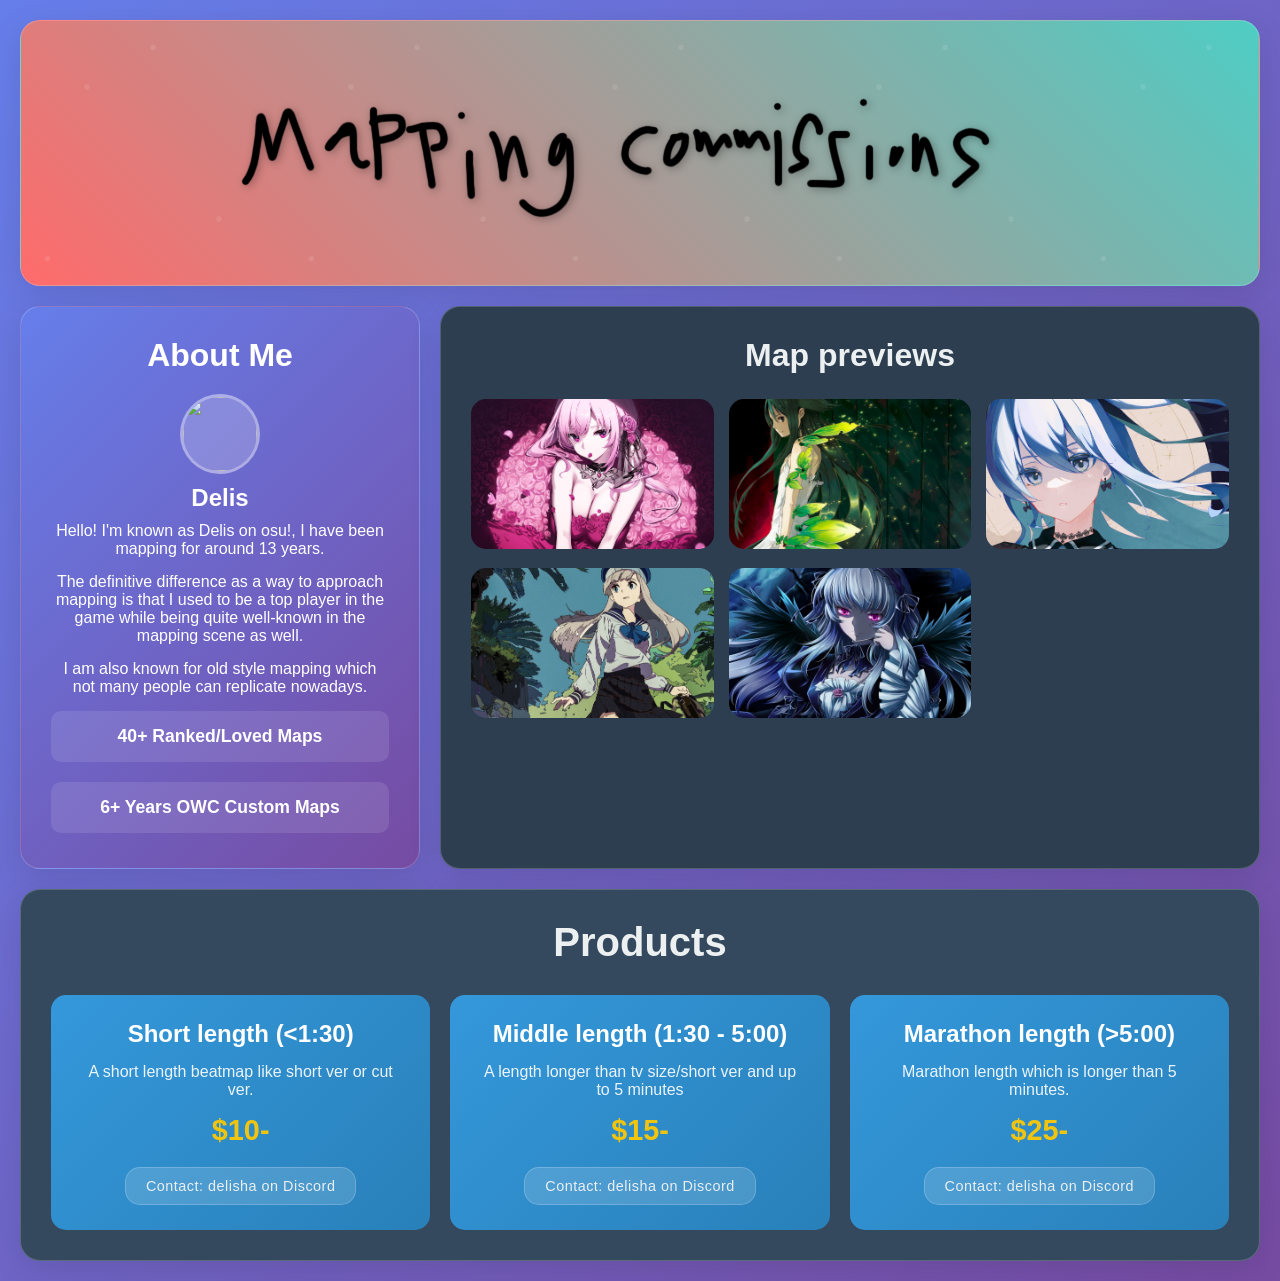
==== index.html @ 49ef6bae "fixed length" ====
<!DOCTYPE html>
<html>
<head>
    <title>osu! Mapping Commission</title>
    <link rel="stylesheet" href="style.css">
</head>
<body>
    <div class="container">
        
        <!-- Hero Section for different layouts -->
        <div class="hero-section hero-article fullscreen-section card hero-card section">
            <div class="hero-content">
                <img src="asserts/img/header.png" alt="osu! Mapping Commission" class="header-image">
            </div>
        </div>
        
        <div class="profile-section profile-sidebar profile-card card section fullscreen-section">
            <h2>About Me</h2>
            <div class="profile-content">
                <div class="profile-visual profile-meta">
                    <div class="profile-avatar"><img src="https://a.ppy.sh/1603923" alt=""></div>
                    <div class="profile-title">Delis</div>
                </div>
                <div class="profile-info">
                    <p>Hello! I'm known as Delis on osu!, I have been mapping for around 13 years.</p>
                    <p>The definitive difference as a way to approach mapping is that I used to be a top player in the game while being quite well-known in the mapping scene as well.</p>
                    <p>I am also known for old style mapping which not many people can replicate nowadays.</p>
                    <div class="stats">
                        <span class="stat">40+ Ranked/Loved Maps</span>
                    </div>
                    <div class="stats">
                        <span class="stat">6+ Years OWC Custom Maps</span>
                    </div>
                </div>
            </div>
        </div>
        
        <div class="showcase-section showcase-gallery showcase-card card section fullscreen-section">
            <div class="section-header showcase-content">
                <h2 class="section-title">Map previews</h2>
            </div>
            <div class="video-showcase gallery-masonry showcase-3d-grid">
                <div class="showcase-item gallery-item showcase-3d-item" data-video="asserts/vid/nonbreath.mp4">
                    <img src="asserts/img/nonbreath.jpg" alt="Map Example 1" class="showcase-image">
                </div>
                
                <div class="showcase-item gallery-item showcase-3d-item" data-video="asserts/vid/dorchadas.mp4">
                    <img src="asserts/img/dorchadas.jpg" alt="Map Example 2" class="showcase-image">
                </div>
                
                <div class="showcase-item gallery-item showcase-3d-item" data-video="asserts/vid/soiree.mp4">
                    <img src="asserts/img/soiree.jpg" alt="Map Example 3" class="showcase-image">
                </div>

                <div class="showcase-item gallery-item showcase-3d-item" data-video="asserts/vid/hachigatsu.mp4">
                    <img src="asserts/img/hachigatsu.jpg" alt="Map Example 4" class="showcase-image">
                </div>

                <div class="showcase-item gallery-item showcase-3d-item" data-video="asserts/vid/hades.mp4">
                    <img src="asserts/img/hades.jpg" alt="Map Example 4" class="showcase-image">
                </div>
            </div>
        </div>
        
        <div id="products" class="products-section products-spread products-card card section fullscreen-section">
            <div class="section-header products-header products-content">
                <h2 class="section-title">Products</h2>
            </div>
            <div class="product-grid products-layout products-neon-grid">
                <div class="product-item product-feature product-neon-card">
                    <div class="product-content">
                        <h3>Short length (<1:30)</h3>
                        <p>A short length beatmap like short ver or cut ver.</p>
                        <div class="product-price">$10-</div>
                        <button class="contact-info" onclick="copyToClipboard('delisha')">Contact: delisha on Discord</button>
                    </div>
                </div>
                <div class="product-item product-feature product-neon-card">
                    <div class="product-content">
                        <h3>Middle length (1:30 - 5:00)</h3>
                        <p>A length longer than tv size/short ver and up to 5 minutes</p>
                        <div class="product-price">$15-</div>
                        <button class="contact-info" onclick="copyToClipboard('delisha')">Contact: delisha on Discord</button>
                    </div>
                </div>
                <div class="product-item product-feature product-neon-card">
                    <div class="product-content">
                        <h3>Marathon length (>5:00)</h3>
                        <p>Marathon length which is longer than 5 minutes.</p>
                        <div class="product-price">$25-</div>
                        <button class="contact-info" onclick="copyToClipboard('delisha')">Contact: delisha on Discord</button>
                    </div>
                </div>
            </div>
        </div>
    </div>
    
    <!-- Global Video Popup -->
    <div id="global-video-popup" class="video-popup">
        <video loop>
            <source id="video-source" src="" type="video/mp4">
            Your browser does not support the video tag.
        </video>
    </div>
    
    <script src="script.js"></script>
</body>
</html>
---- style.css ----
/* Card-based Layout - Completely Different Structure */
* {
    margin: 0;
    padding: 0;
    box-sizing: border-box;
}

body {
    font-family: 'Segoe UI', Tahoma, Geneva, Verdana, sans-serif;
    background: linear-gradient(135deg, #667eea 0%, #764ba2 100%);
    min-height: 100vh;
    padding: 20px;
}

.container {
    display: grid;
    grid-template-columns: repeat(auto-fit, minmax(350px, 1fr));
    gap: 20px;
    max-width: 1400px;
    margin: 0 auto;
}

/* Floating Card System */
.card {
    background: rgba(255, 255, 255, 0.95);
    backdrop-filter: blur(10px);
    border-radius: 20px;
    padding: 30px;
    box-shadow: 0 8px 32px rgba(0, 0, 0, 0.1);
    transition: transform 0.3s ease, box-shadow 0.3s ease;
    border: 1px solid rgba(255, 255, 255, 0.18);
}

.card:hover {
    transform: translateY(-5px);
    box-shadow: 0 12px 40px rgba(0, 0, 0, 0.15);
}

/* Header Card - Hero Style */
.hero-card {
    grid-column: 1 / -1;
    text-align: center;
    background: linear-gradient(45deg, #ff6b6b, #4ecdc4);
    color: white;
    position: relative;
    overflow: hidden;
}

.hero-card::before {
    content: '';
    position: absolute;
    top: 0;
    left: 0;
    right: 0;
    bottom: 0;
    background: url('data:image/svg+xml,<svg xmlns="http://www.w3.org/2000/svg" viewBox="0 0 100 100"><defs><pattern id="grain" width="100" height="100" patternUnits="userSpaceOnUse"><circle cx="25" cy="25" r="1" fill="%23ffffff" opacity="0.1"/><circle cx="75" cy="75" r="1" fill="%23ffffff" opacity="0.1"/><circle cx="50" cy="10" r="1" fill="%23ffffff" opacity="0.1"/><circle cx="10" cy="90" r="1" fill="%23ffffff" opacity="0.1"/></pattern></defs><rect width="100" height="100" fill="url(%23grain)"/></svg>');
    z-index: 1;
}

.hero-card > * {
    position: relative;
    z-index: 2;
}

.header-image {
    max-width: 100%;
    height: auto;
    position: relative;
    z-index: 2;
    filter: drop-shadow(2px 2px 4px rgba(0, 0, 0, 0.3));
}

.hero-card p {
    font-size: 1.2rem;
    opacity: 0.9;
}


/* Profile Card with Avatar Layout */
.profile-card {
    background: linear-gradient(135deg, #667eea, #764ba2);
    color: white;
    grid-column: span 1;
}

.profile-card h2 {
    font-size: 2rem;
    margin-bottom: 20px;
    text-align: center;
}

.profile-content {
    display: flex;
    flex-direction: column;
    align-items: center;
    gap: 10px;
}

.profile-info {
    display: flex;
    flex-direction: column;
    gap: 15px;
    text-align: center;
}

.profile-avatar {
    width: 80px;
    height: 80px;
    border-radius: 50%;
    background: rgba(255, 255, 255, 0.2);
    display: flex;
    align-items: center;
    justify-content: center;
    font-size: 2rem;
    border: 3px solid rgba(255, 255, 255, 0.3);
    overflow: hidden;
}

.profile-avatar img {
    width: 100%;
    height: 100%;
    object-fit: cover;
    object-position: center;
}

.profile-title {
    text-align: center;
    font-size: 1.5rem;
    font-weight: 600;
    color: white;
    margin-top: 10px;
}

.stats {
    background: rgba(255, 255, 255, 0.1);
    padding: 15px;
    border-radius: 10px;
    text-align: center;
    width: 100%;
    margin-bottom: 5px;
}

.stat {
    font-weight: bold;
    font-size: 1.1rem;
}

/* Showcase Card with Masonry Layout */
.showcase-card {
    grid-column: span 2;
    background: #2c3e50;
    color: white;
}

.showcase-card h2 {
    color: #ecf0f1;
    margin-bottom: 25px;
    font-size: 2rem;
    text-align: center;
}

.video-showcase {
    display: grid;
    grid-template-columns: repeat(3, 1fr);
    gap: 15px;
}

.showcase-item {
    position: relative;
    border-radius: 15px;
    overflow: visible;
    transition: transform 0.3s ease;
}

.showcase-item:hover {
    transform: scale(1.05);
}

.showcase-image {
    width: 100%;
    height: 150px;
    object-fit: cover;
    border-radius: 15px;
}

.video-popup {
    position: fixed;
    display: none;
    z-index: 99999;
    pointer-events: none;
    transition: left 0.05s ease, top 0.05s ease;
}

.video-popup video {
    width: 640px !important;
    height: 360px !important;
    max-width: 90vw;
    max-height: 90vh;
    border-radius: 8px;
    display: block;
    object-fit: contain;
    box-shadow: 0 8px 25px rgba(0, 0, 0, 0.4);
    margin: 0;
    padding: 0;
    border: none;
    outline: none;
    background: transparent;
}

/* Products as Individual Cards */
.products-card {
    grid-column: 1 / -1;
    background: #34495e;
    color: white;
}

.products-card h2 {
    text-align: center;
    font-size: 2.5rem;
    margin-bottom: 30px;
    color: #ecf0f1;
}

.product-grid {
    display: grid;
    grid-template-columns: repeat(auto-fit, minmax(300px, 1fr));
    gap: 20px;
}

.product-item {
    background: linear-gradient(135deg, #3498db, #2980b9);
    padding: 25px;
    border-radius: 15px;
    text-align: center;
    transition: all 0.3s ease;
    position: relative;
    overflow: hidden;
}

.product-item::before {
    content: '';
    position: absolute;
    top: -50%;
    left: -50%;
    width: 200%;
    height: 200%;
    background: linear-gradient(45deg, transparent, rgba(255, 255, 255, 0.1), transparent);
    transform: rotate(45deg);
    transition: all 0.5s ease;
    opacity: 0;
}

.product-item:hover::before {
    opacity: 1;
    top: -100%;
    left: -100%;
}

.product-item:hover {
    transform: translateY(-5px) scale(1.02);
    box-shadow: 0 10px 30px rgba(52, 152, 219, 0.4);
}

.product-item h3 {
    font-size: 1.5rem;
    margin-bottom: 15px;
    position: relative;
    z-index: 2;
}

.product-item p {
    margin-bottom: 15px;
    opacity: 0.9;
    position: relative;
    z-index: 2;
}

.product-price {
    font-size: 1.8rem;
    font-weight: bold;
    color: #f1c40f;
    margin-bottom: 20px;
    position: relative;
    z-index: 2;
}

.contact-info {
    background: rgba(255, 255, 255, 0.15);
    color: #ecf0f1;
    padding: 10px 20px;
    border-radius: 15px;
    display: inline-block;
    font-weight: 500;
    letter-spacing: 0.5px;
    position: relative;
    z-index: 2;
    border: 1px solid rgba(255, 255, 255, 0.2);
    backdrop-filter: blur(5px);
    font-size: 0.9rem;
    cursor: pointer;
    transition: all 0.3s ease;
    font-family: inherit;
}

.contact-info:hover {
    background: rgba(255, 255, 255, 0.25);
    transform: translateY(-1px);
    box-shadow: 0 4px 12px rgba(0, 0, 0, 0.2);
}

.buy-button:hover {
    background: linear-gradient(45deg, #c0392b, #a93226);
    transform: translateY(-2px);
    box-shadow: 0 6px 20px rgba(231, 76, 60, 0.4);
}

.discount {
    background: #e74c3c;
    color: white;
    padding: 3px 8px;
    border-radius: 12px;
    font-size: 0.8rem;
    margin-left: 10px;
}

/* Hide original tab system */
.tab-container,
.tabs,
.tab-content {
    display: none;
}

/* Mobile Responsiveness */
@media (max-width: 768px) {
    .container {
        grid-template-columns: 1fr;
        gap: 15px;
        padding: 10px;
    }
    
    
    .hero-card h1 {
        font-size: 2rem;
    }
    
    .showcase-card {
        grid-column: span 1;
    }
    
    .video-showcase {
        grid-template-columns: 1fr;
    }
    
    .product-grid {
        grid-template-columns: 1fr;
    }
}

/* Custom Animations */
@keyframes fadeInUp {
    from {
        opacity: 0;
        transform: translateY(30px);
    }
    to {
        opacity: 1;
        transform: translateY(0);
    }
}

.card {
    animation: fadeInUp 0.6s ease forwards;
}

.card:nth-child(1) { animation-delay: 0.1s; }
.card:nth-child(2) { animation-delay: 0.2s; }
.card:nth-child(3) { animation-delay: 0.3s; }
.card:nth-child(4) { animation-delay: 0.4s; }
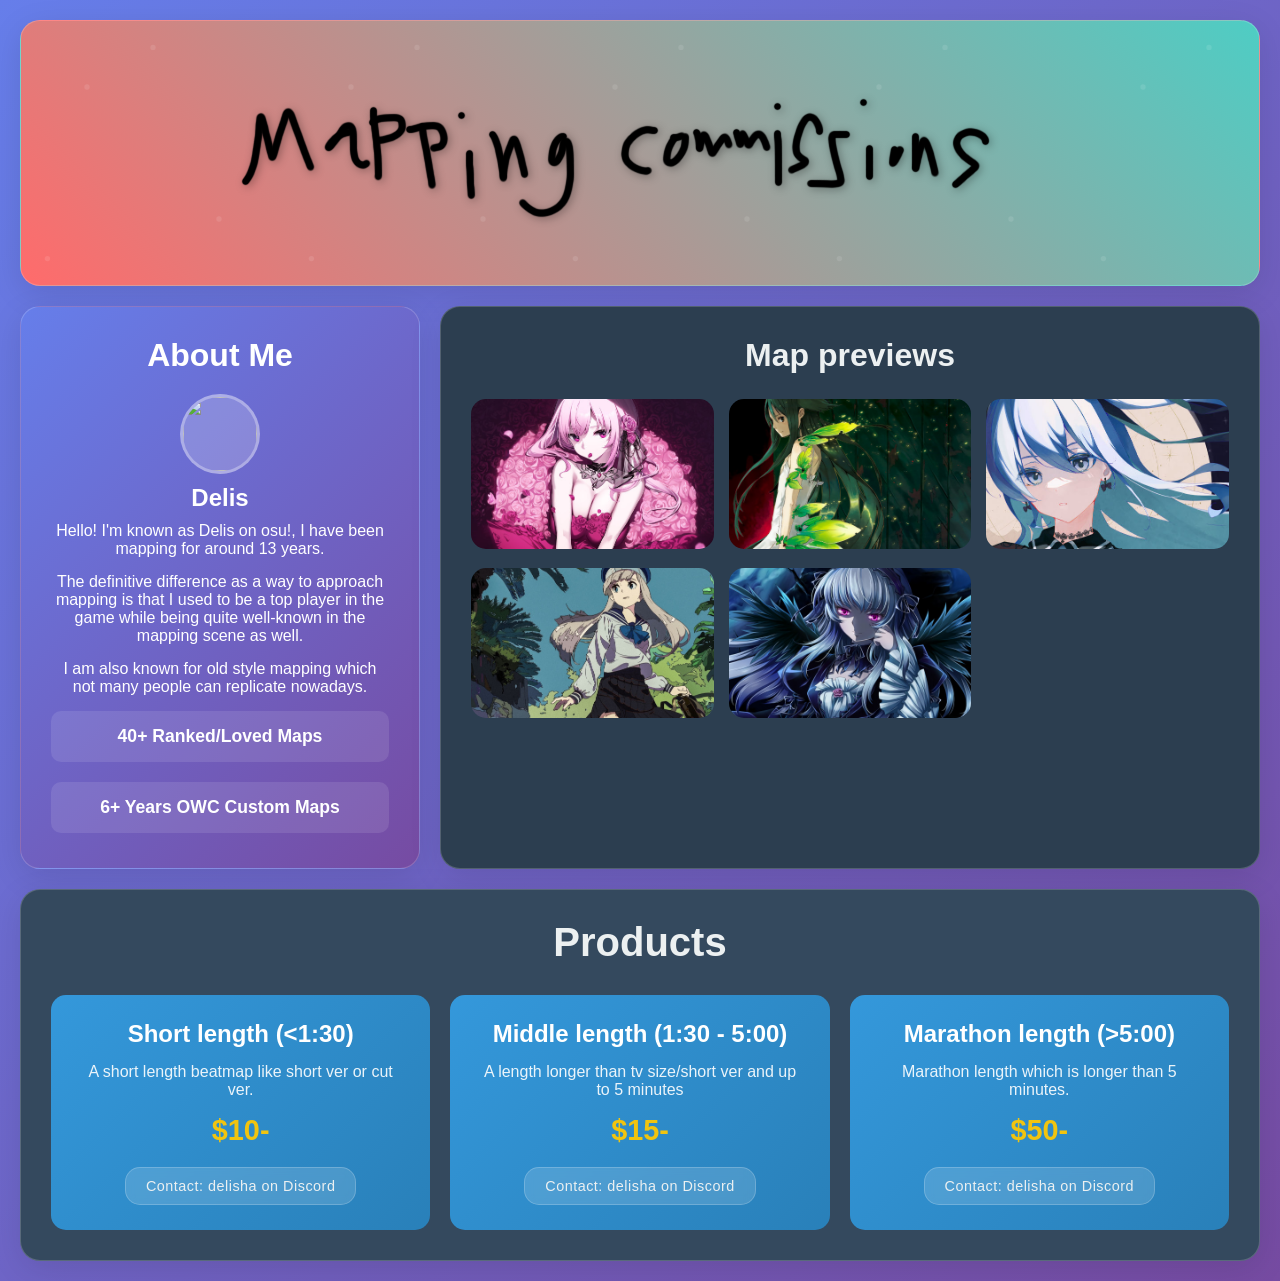
==== commit a9e3a989: "a" ====
--- a/index.html
+++ b/index.html
@@ -87,7 +87,7 @@
                     <div class="product-content">
                         <h3>Marathon length (>5:00)</h3>
                         <p>Marathon length which is longer than 5 minutes.</p>
-                        <div class="product-price">$25-</div>
+                        <div class="product-price">$50-</div>
                         <button class="contact-info" onclick="copyToClipboard('delisha')">Contact: delisha on Discord</button>
                     </div>
                 </div>
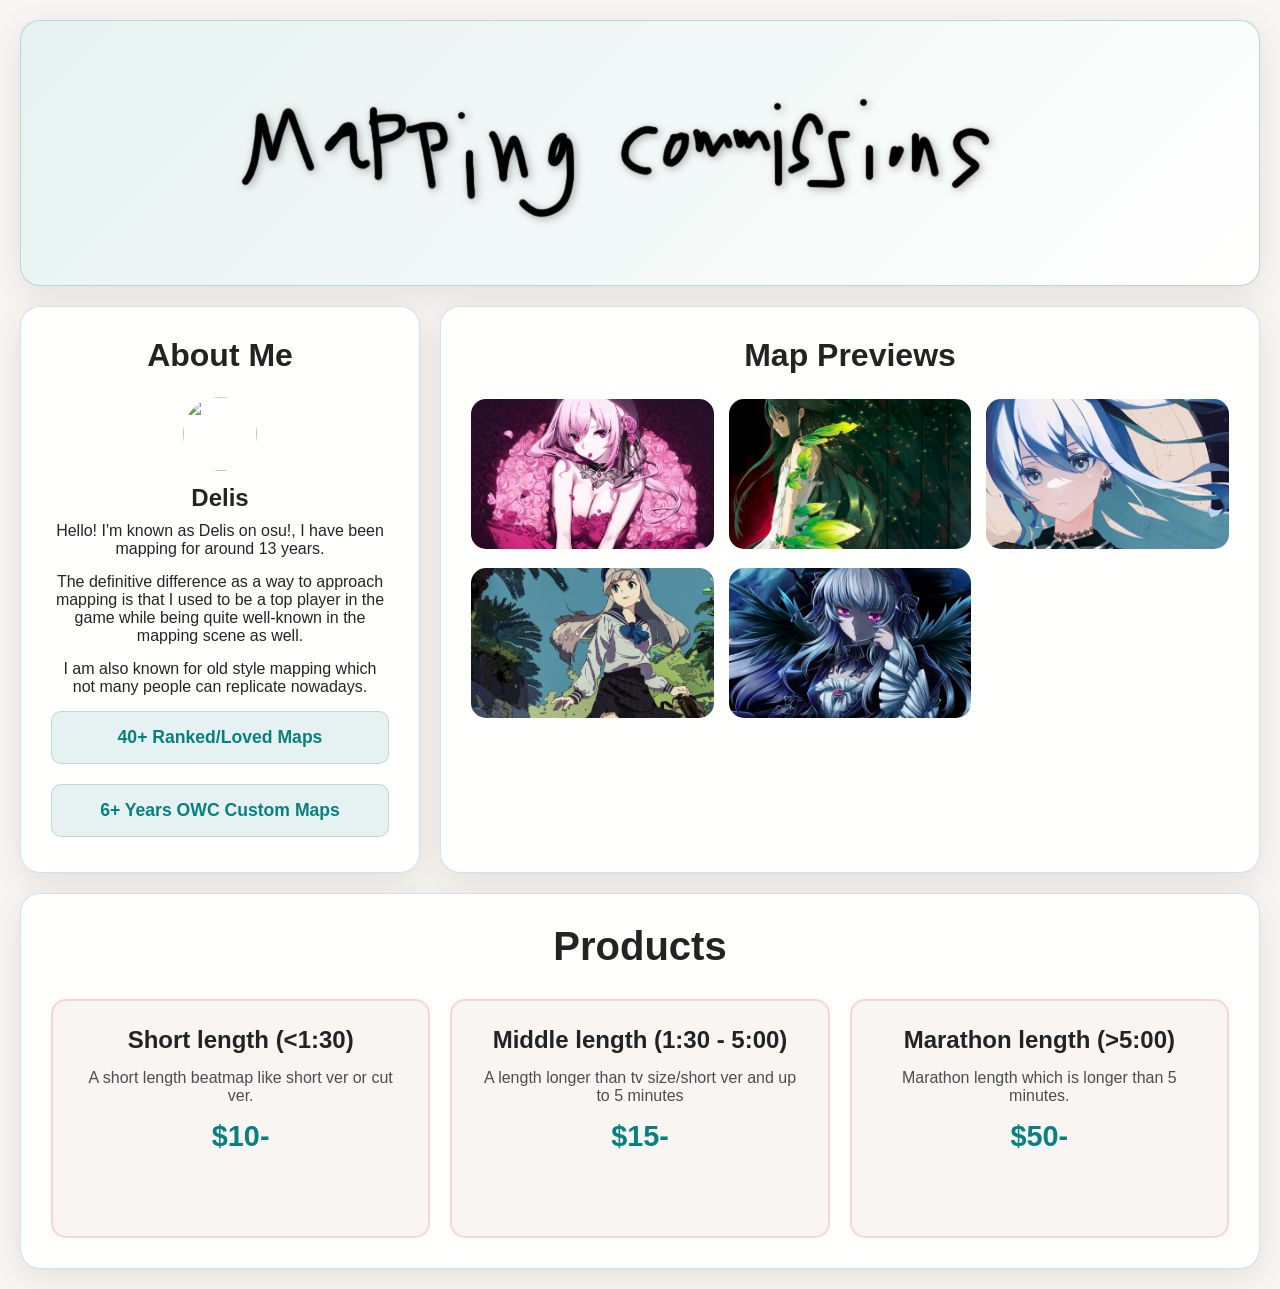
==== commit e4e42d3d: "theme update" ====
--- a/index.html
+++ b/index.html
@@ -37,7 +37,7 @@
         
         <div class="showcase-section showcase-gallery showcase-card card section fullscreen-section">
             <div class="section-header showcase-content">
-                <h2 class="section-title">Map previews</h2>
+                <h2 class="section-title">Map Previews</h2>
             </div>
             <div class="video-showcase gallery-masonry showcase-3d-grid">
                 <div class="showcase-item gallery-item showcase-3d-item" data-video="asserts/vid/nonbreath.mp4">
--- a/style.css
+++ b/style.css
@@ -5,9 +5,10 @@
     box-sizing: border-box;
 }
 
+
 body {
     font-family: 'Segoe UI', Tahoma, Geneva, Verdana, sans-serif;
-    background: linear-gradient(135deg, #667eea 0%, #764ba2 100%);
+    background: #f8f5f2;
     min-height: 100vh;
     padding: 20px;
 }
@@ -22,28 +23,29 @@
 
 /* Floating Card System */
 .card {
-    background: rgba(255, 255, 255, 0.95);
+    background: #fffffe;
     backdrop-filter: blur(10px);
     border-radius: 20px;
     padding: 30px;
-    box-shadow: 0 8px 32px rgba(0, 0, 0, 0.1);
+    box-shadow: 0 8px 32px rgba(35, 35, 35, 0.1);
     transition: transform 0.3s ease, box-shadow 0.3s ease;
-    border: 1px solid rgba(255, 255, 255, 0.18);
+    border: 1px solid rgba(7, 128, 128, 0.2);
 }
 
 .card:hover {
     transform: translateY(-5px);
-    box-shadow: 0 12px 40px rgba(0, 0, 0, 0.15);
-}
-
-/* Header Card - Hero Style */
+    box-shadow: 0 12px 40px rgba(7, 128, 128, 0.3);
+}
+
+/* Header Card - Light Theme */
 .hero-card {
     grid-column: 1 / -1;
     text-align: center;
-    background: linear-gradient(45deg, #ff6b6b, #4ecdc4);
-    color: white;
+    background: #fffffe;
+    color: #232323;
     position: relative;
     overflow: hidden;
+    border: 1px solid rgba(7, 128, 128, 0.3);
 }
 
 .hero-card::before {
@@ -53,7 +55,7 @@
     left: 0;
     right: 0;
     bottom: 0;
-    background: url('data:image/svg+xml,<svg xmlns="http://www.w3.org/2000/svg" viewBox="0 0 100 100"><defs><pattern id="grain" width="100" height="100" patternUnits="userSpaceOnUse"><circle cx="25" cy="25" r="1" fill="%23ffffff" opacity="0.1"/><circle cx="75" cy="75" r="1" fill="%23ffffff" opacity="0.1"/><circle cx="50" cy="10" r="1" fill="%23ffffff" opacity="0.1"/><circle cx="10" cy="90" r="1" fill="%23ffffff" opacity="0.1"/></pattern></defs><rect width="100" height="100" fill="url(%23grain)"/></svg>');
+    background: linear-gradient(135deg, rgba(7, 128, 128, 0.1), transparent);
     z-index: 1;
 }
 
@@ -78,8 +80,8 @@
 
 /* Profile Card with Avatar Layout */
 .profile-card {
-    background: linear-gradient(135deg, #667eea, #764ba2);
-    color: white;
+    background: #fffffe;
+    color: #222525;
     grid-column: span 1;
 }
 
@@ -87,6 +89,7 @@
     font-size: 2rem;
     margin-bottom: 20px;
     text-align: center;
+    color: #232323;
 }
 
 .profile-content {
@@ -127,33 +130,35 @@
     text-align: center;
     font-size: 1.5rem;
     font-weight: 600;
-    color: white;
+    color: #232323;
     margin-top: 10px;
 }
 
 .stats {
-    background: rgba(255, 255, 255, 0.1);
+    background: rgba(7, 128, 128, 0.1);
     padding: 15px;
     border-radius: 10px;
     text-align: center;
     width: 100%;
     margin-bottom: 5px;
+    border: 1px solid rgba(7, 128, 128, 0.2);
 }
 
 .stat {
     font-weight: bold;
     font-size: 1.1rem;
+    color: #078080;
 }
 
 /* Showcase Card with Masonry Layout */
 .showcase-card {
     grid-column: span 2;
-    background: #2c3e50;
-    color: white;
+    background: #fffffe;
+    color: #222525;
 }
 
 .showcase-card h2 {
-    color: #ecf0f1;
+    color: #232323;
     margin-bottom: 25px;
     font-size: 2rem;
     text-align: center;
@@ -207,18 +212,19 @@
     background: transparent;
 }
 
-/* Products as Individual Cards */
+/* Products as Individual Cards - Light Theme */
 .products-card {
     grid-column: 1 / -1;
-    background: #34495e;
-    color: white;
+    background: #fffffe;
+    color: #222525;
 }
 
 .products-card h2 {
     text-align: center;
     font-size: 2.5rem;
     margin-bottom: 30px;
-    color: #ecf0f1;
+    color: #232323;
+    text-shadow: none;
 }
 
 .product-grid {
@@ -228,13 +234,14 @@
 }
 
 .product-item {
-    background: linear-gradient(135deg, #3498db, #2980b9);
+    background: #f8f5f2;
     padding: 25px;
     border-radius: 15px;
     text-align: center;
     transition: all 0.3s ease;
     position: relative;
     overflow: hidden;
+    border: 2px solid rgba(244, 93, 72, 0.2);
 }
 
 .product-item::before {
@@ -244,7 +251,7 @@
     left: -50%;
     width: 200%;
     height: 200%;
-    background: linear-gradient(45deg, transparent, rgba(255, 255, 255, 0.1), transparent);
+    background: linear-gradient(45deg, transparent, rgba(7, 128, 128, 0.1), transparent);
     transform: rotate(45deg);
     transition: all 0.5s ease;
     opacity: 0;
@@ -258,7 +265,8 @@
 
 .product-item:hover {
     transform: translateY(-5px) scale(1.02);
-    box-shadow: 0 10px 30px rgba(52, 152, 219, 0.4);
+    box-shadow: 0 15px 35px rgba(7, 128, 128, 0.3);
+    border-color: #078080;
 }
 
 .product-item h3 {
@@ -266,27 +274,30 @@
     margin-bottom: 15px;
     position: relative;
     z-index: 2;
+    color: #232323;
 }
 
 .product-item p {
     margin-bottom: 15px;
-    opacity: 0.9;
-    position: relative;
-    z-index: 2;
+    opacity: 0.8;
+    position: relative;
+    z-index: 2;
+    color: #222525;
 }
 
 .product-price {
     font-size: 1.8rem;
     font-weight: bold;
-    color: #f1c40f;
+    color: #078080;
     margin-bottom: 20px;
     position: relative;
     z-index: 2;
+    text-shadow: none;
 }
 
 .contact-info {
-    background: rgba(255, 255, 255, 0.15);
-    color: #ecf0f1;
+    background: #078080;
+    color: #232323;
     padding: 10px 20px;
     border-radius: 15px;
     display: inline-block;
@@ -294,7 +305,7 @@
     letter-spacing: 0.5px;
     position: relative;
     z-index: 2;
-    border: 1px solid rgba(255, 255, 255, 0.2);
+    border: 1px solid #078080;
     backdrop-filter: blur(5px);
     font-size: 0.9rem;
     cursor: pointer;
@@ -303,9 +314,9 @@
 }
 
 .contact-info:hover {
-    background: rgba(255, 255, 255, 0.25);
+    background: rgba(7, 128, 128, 0.8);
     transform: translateY(-1px);
-    box-shadow: 0 4px 12px rgba(0, 0, 0, 0.2);
+    box-shadow: 0 4px 12px rgba(7, 128, 128, 0.4);
 }
 
 .buy-button:hover {
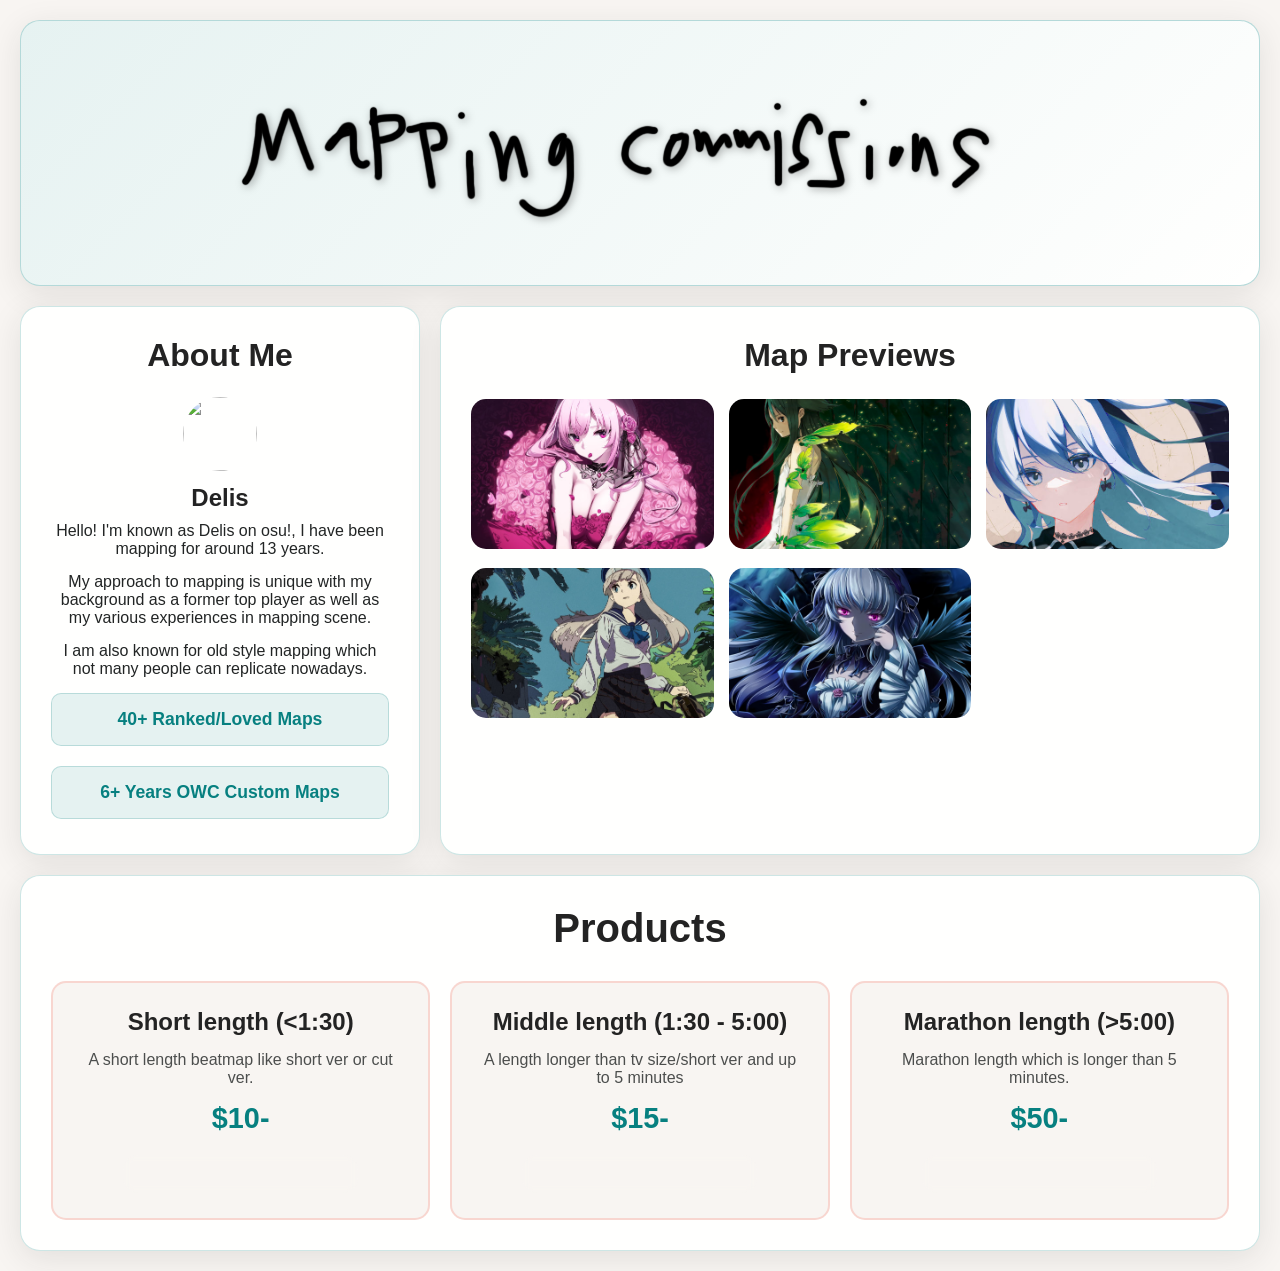
==== commit 592958d7: "aaa" ====
--- a/index.html
+++ b/index.html
@@ -10,7 +10,7 @@
         <!-- Hero Section for different layouts -->
         <div class="hero-section hero-article fullscreen-section card hero-card section">
             <div class="hero-content">
-                <img src="asserts/img/header.png" alt="osu! Mapping Commission" class="header-image">
+                <img src="assets/img/header.png" alt="osu! Mapping Commission" class="header-image">
             </div>
         </div>
         
@@ -23,7 +23,7 @@
                 </div>
                 <div class="profile-info">
                     <p>Hello! I'm known as Delis on osu!, I have been mapping for around 13 years.</p>
-                    <p>The definitive difference as a way to approach mapping is that I used to be a top player in the game while being quite well-known in the mapping scene as well.</p>
+                    <p>My approach to mapping is unique with my background as a former top player as well as my various experiences in mapping scene.</p>
                     <p>I am also known for old style mapping which not many people can replicate nowadays.</p>
                     <div class="stats">
                         <span class="stat">40+ Ranked/Loved Maps</span>
@@ -40,24 +40,24 @@
                 <h2 class="section-title">Map Previews</h2>
             </div>
             <div class="video-showcase gallery-masonry showcase-3d-grid">
-                <div class="showcase-item gallery-item showcase-3d-item" data-video="asserts/vid/nonbreath.mp4">
-                    <img src="asserts/img/nonbreath.jpg" alt="Map Example 1" class="showcase-image">
+                <div class="showcase-item gallery-item showcase-3d-item" data-video="assets/vid/nonbreath.mp4">
+                    <img src="assets/img/nonbreath.jpg" alt="Map Example 1" class="showcase-image">
                 </div>
                 
-                <div class="showcase-item gallery-item showcase-3d-item" data-video="asserts/vid/dorchadas.mp4">
-                    <img src="asserts/img/dorchadas.jpg" alt="Map Example 2" class="showcase-image">
+                <div class="showcase-item gallery-item showcase-3d-item" data-video="assets/vid/dorchadas.mp4">
+                    <img src="assets/img/dorchadas.jpg" alt="Map Example 2" class="showcase-image">
                 </div>
                 
-                <div class="showcase-item gallery-item showcase-3d-item" data-video="asserts/vid/soiree.mp4">
-                    <img src="asserts/img/soiree.jpg" alt="Map Example 3" class="showcase-image">
+                <div class="showcase-item gallery-item showcase-3d-item" data-video="assets/vid/soiree.mp4">
+                    <img src="assets/img/soiree.jpg" alt="Map Example 3" class="showcase-image">
                 </div>
 
-                <div class="showcase-item gallery-item showcase-3d-item" data-video="asserts/vid/hachigatsu.mp4">
-                    <img src="asserts/img/hachigatsu.jpg" alt="Map Example 4" class="showcase-image">
+                <div class="showcase-item gallery-item showcase-3d-item" data-video="assets/vid/hachigatsu.mp4">
+                    <img src="assets/img/hachigatsu.jpg" alt="Map Example 4" class="showcase-image">
                 </div>
 
-                <div class="showcase-item gallery-item showcase-3d-item" data-video="asserts/vid/hades.mp4">
-                    <img src="asserts/img/hades.jpg" alt="Map Example 4" class="showcase-image">
+                <div class="showcase-item gallery-item showcase-3d-item" data-video="assets/vid/hades.mp4">
+                    <img src="assets/img/hades.jpg" alt="Map Example 4" class="showcase-image">
                 </div>
             </div>
         </div>
@@ -72,7 +72,7 @@
                         <h3>Short length (<1:30)</h3>
                         <p>A short length beatmap like short ver or cut ver.</p>
                         <div class="product-price">$10-</div>
-                        <button class="contact-info" onclick="copyToClipboard('delisha')">Contact: delisha on Discord</button>
+                        <button class="contact-info" onclick="copyToClipboard('delisha')">Contact: <b>delisha</b> on Discord</button>
                     </div>
                 </div>
                 <div class="product-item product-feature product-neon-card">
@@ -80,7 +80,7 @@
                         <h3>Middle length (1:30 - 5:00)</h3>
                         <p>A length longer than tv size/short ver and up to 5 minutes</p>
                         <div class="product-price">$15-</div>
-                        <button class="contact-info" onclick="copyToClipboard('delisha')">Contact: delisha on Discord</button>
+                        <button class="contact-info" onclick="copyToClipboard('delisha')">Contact: <b>delisha</b> on Discord</button>
                     </div>
                 </div>
                 <div class="product-item product-feature product-neon-card">
@@ -88,7 +88,7 @@
                         <h3>Marathon length (>5:00)</h3>
                         <p>Marathon length which is longer than 5 minutes.</p>
                         <div class="product-price">$50-</div>
-                        <button class="contact-info" onclick="copyToClipboard('delisha')">Contact: delisha on Discord</button>
+                        <button class="contact-info" onclick="copyToClipboard('delisha')">Contact: <b>delisha</b> on Discord</button>
                     </div>
                 </div>
             </div>
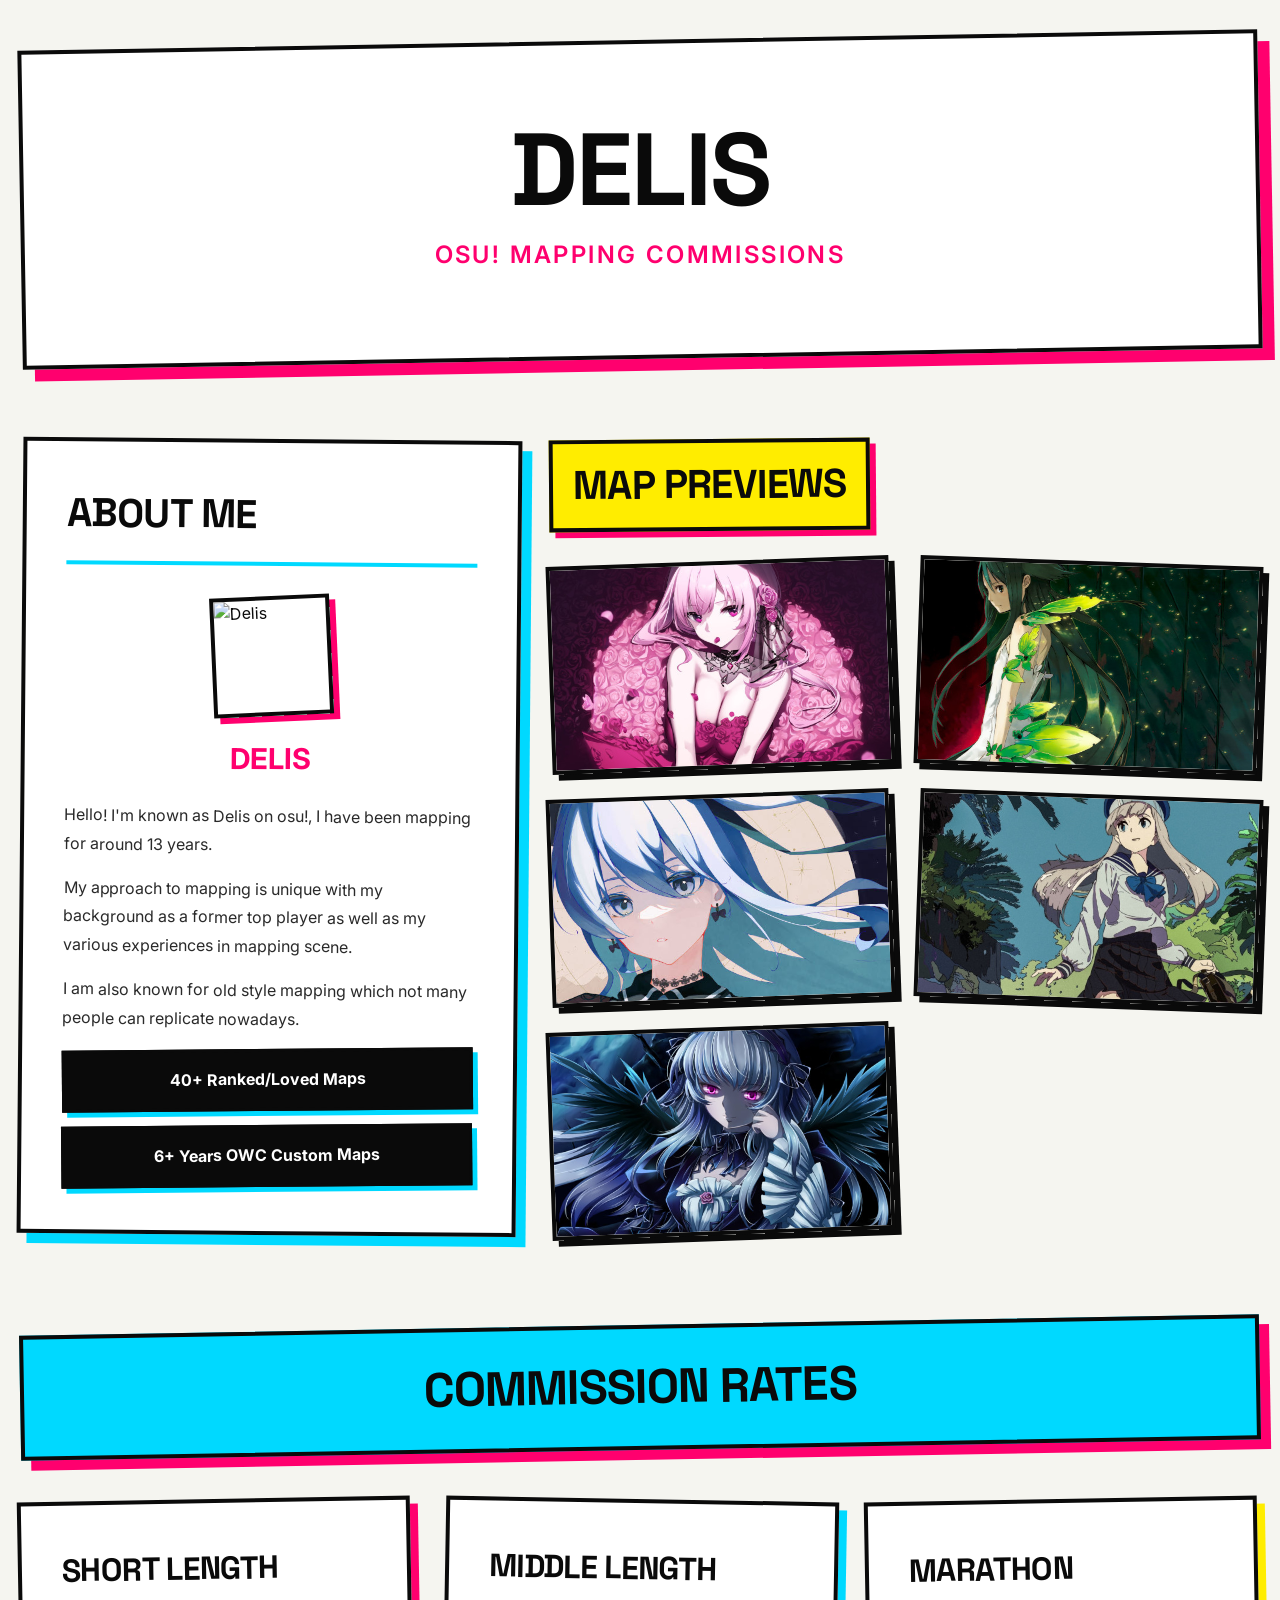
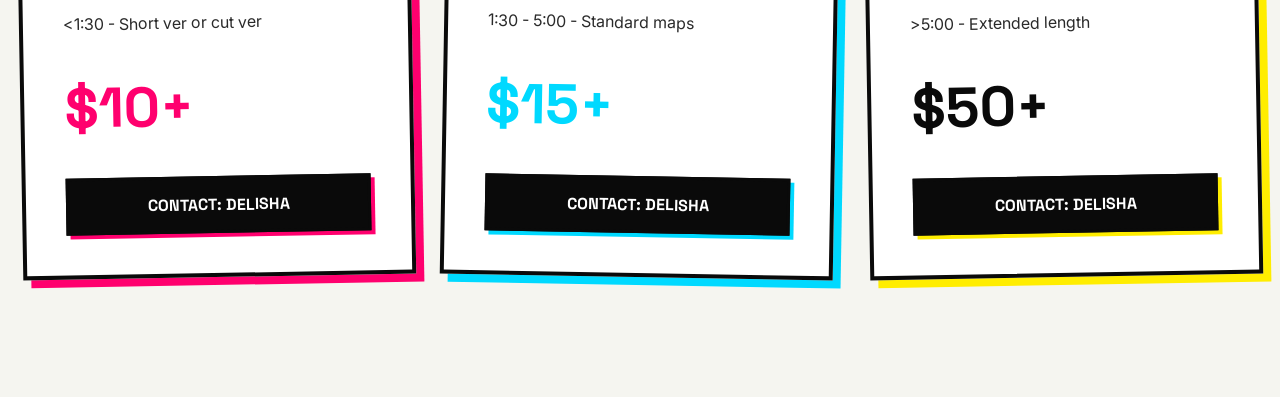
==== commit b9eab9e5: "Apply neo-brutalist design to main site Changes: - Updated to neo-brutalist design with hard shadows" ====
--- a/index.html
+++ b/index.html
@@ -1,108 +1,88 @@
 <!DOCTYPE html>
-<html>
+<html lang="en">
 <head>
-    <title>osu! Mapping Commission</title>
+    <meta charset="UTF-8">
+    <meta name="viewport" content="width=device-width, initial-scale=1.0">
+    <title>DELIS - osu! Mapping Commissions</title>
+    <link href="https://fonts.googleapis.com/css2?family=Space+Grotesk:wght@400;600;700;800&family=Inter:wght@400;500;600&display=swap" rel="stylesheet">
     <link rel="stylesheet" href="style.css">
 </head>
 <body>
     <div class="container">
-        
-        <!-- Hero Section for different layouts -->
-        <div class="hero-section hero-article fullscreen-section card hero-card section">
+        <div class="hero">
             <div class="hero-content">
-                <img src="assets/img/header.png" alt="osu! Mapping Commission" class="header-image">
+                <h1>DELIS</h1>
+                <p>OSU! MAPPING COMMISSIONS</p>
             </div>
         </div>
-        
-        <div class="profile-section profile-sidebar profile-card card section fullscreen-section">
-            <h2>About Me</h2>
-            <div class="profile-content">
-                <div class="profile-visual profile-meta">
-                    <div class="profile-avatar"><img src="https://a.ppy.sh/1603923" alt=""></div>
-                    <div class="profile-title">Delis</div>
+
+        <div class="content-grid">
+            <div class="profile-section">
+                <h2>About Me</h2>
+                <div class="profile-avatar">
+                    <img src="https://a.ppy.sh/1603923" alt="Delis">
                 </div>
-                <div class="profile-info">
-                    <p>Hello! I'm known as Delis on osu!, I have been mapping for around 13 years.</p>
-                    <p>My approach to mapping is unique with my background as a former top player as well as my various experiences in mapping scene.</p>
-                    <p>I am also known for old style mapping which not many people can replicate nowadays.</p>
-                    <div class="stats">
-                        <span class="stat">40+ Ranked/Loved Maps</span>
+                <div class="profile-name">Delis</div>
+                <p>Hello! I'm known as Delis on osu!, I have been mapping for around 13 years.</p>
+                <p>My approach to mapping is unique with my background as a former top player as well as my various experiences in mapping scene.</p>
+                <p>I am also known for old style mapping which not many people can replicate nowadays.</p>
+                <div class="stats">40+ Ranked/Loved Maps</div>
+                <div class="stats">6+ Years OWC Custom Maps</div>
+            </div>
+
+            <div class="showcase-section">
+                <h2>Map Previews</h2>
+                <div class="showcase-grid">
+                    <div class="showcase-item" data-video="assets/vid/nonbreath.mp4">
+                        <img src="assets/img/nonbreath.jpg" alt="Map Preview">
                     </div>
-                    <div class="stats">
-                        <span class="stat">6+ Years OWC Custom Maps</span>
+                    <div class="showcase-item" data-video="assets/vid/dorchadas.mp4">
+                        <img src="assets/img/dorchadas.jpg" alt="Map Preview">
+                    </div>
+                    <div class="showcase-item" data-video="assets/vid/soiree.mp4">
+                        <img src="assets/img/soiree.jpg" alt="Map Preview">
+                    </div>
+                    <div class="showcase-item" data-video="assets/vid/hachigatsu.mp4">
+                        <img src="assets/img/hachigatsu.jpg" alt="Map Preview">
+                    </div>
+                    <div class="showcase-item" data-video="assets/vid/hades.mp4">
+                        <img src="assets/img/hades.jpg" alt="Map Preview">
                     </div>
                 </div>
             </div>
-        </div>
-        
-        <div class="showcase-section showcase-gallery showcase-card card section fullscreen-section">
-            <div class="section-header showcase-content">
-                <h2 class="section-title">Map Previews</h2>
-            </div>
-            <div class="video-showcase gallery-masonry showcase-3d-grid">
-                <div class="showcase-item gallery-item showcase-3d-item" data-video="assets/vid/nonbreath.mp4">
-                    <img src="assets/img/nonbreath.jpg" alt="Map Example 1" class="showcase-image">
-                </div>
-                
-                <div class="showcase-item gallery-item showcase-3d-item" data-video="assets/vid/dorchadas.mp4">
-                    <img src="assets/img/dorchadas.jpg" alt="Map Example 2" class="showcase-image">
-                </div>
-                
-                <div class="showcase-item gallery-item showcase-3d-item" data-video="assets/vid/soiree.mp4">
-                    <img src="assets/img/soiree.jpg" alt="Map Example 3" class="showcase-image">
-                </div>
 
-                <div class="showcase-item gallery-item showcase-3d-item" data-video="assets/vid/hachigatsu.mp4">
-                    <img src="assets/img/hachigatsu.jpg" alt="Map Example 4" class="showcase-image">
-                </div>
-
-                <div class="showcase-item gallery-item showcase-3d-item" data-video="assets/vid/hades.mp4">
-                    <img src="assets/img/hades.jpg" alt="Map Example 4" class="showcase-image">
-                </div>
-            </div>
-        </div>
-        
-        <div id="products" class="products-section products-spread products-card card section fullscreen-section">
-            <div class="section-header products-header products-content">
-                <h2 class="section-title">Products</h2>
-            </div>
-            <div class="product-grid products-layout products-neon-grid">
-                <div class="product-item product-feature product-neon-card">
-                    <div class="product-content">
-                        <h3>Short length (<1:30)</h3>
-                        <p>A short length beatmap like short ver or cut ver.</p>
-                        <div class="product-price">$10-</div>
-                        <button class="contact-info" onclick="copyToClipboard('delisha')">Contact: <b>delisha</b> on Discord</button>
+            <div class="products-section">
+                <h2>Commission Rates</h2>
+                <div class="products-grid">
+                    <div class="product-card">
+                        <h3>Short Length</h3>
+                        <p>&lt;1:30 - Short ver or cut ver</p>
+                        <div class="product-price">$10+</div>
+                        <button class="contact-btn" onclick="copyToClipboard('delisha')">Contact: delisha</button>
                     </div>
-                </div>
-                <div class="product-item product-feature product-neon-card">
-                    <div class="product-content">
-                        <h3>Middle length (1:30 - 5:00)</h3>
-                        <p>A length longer than tv size/short ver and up to 5 minutes</p>
-                        <div class="product-price">$15-</div>
-                        <button class="contact-info" onclick="copyToClipboard('delisha')">Contact: <b>delisha</b> on Discord</button>
+                    <div class="product-card">
+                        <h3>Middle Length</h3>
+                        <p>1:30 - 5:00 - Standard maps</p>
+                        <div class="product-price">$15+</div>
+                        <button class="contact-btn" onclick="copyToClipboard('delisha')">Contact: delisha</button>
                     </div>
-                </div>
-                <div class="product-item product-feature product-neon-card">
-                    <div class="product-content">
-                        <h3>Marathon length (>5:00)</h3>
-                        <p>Marathon length which is longer than 5 minutes.</p>
-                        <div class="product-price">$50-</div>
-                        <button class="contact-info" onclick="copyToClipboard('delisha')">Contact: <b>delisha</b> on Discord</button>
+                    <div class="product-card">
+                        <h3>Marathon</h3>
+                        <p>&gt;5:00 - Extended length</p>
+                        <div class="product-price">$50+</div>
+                        <button class="contact-btn" onclick="copyToClipboard('delisha')">Contact: delisha</button>
                     </div>
                 </div>
             </div>
         </div>
     </div>
-    
-    <!-- Global Video Popup -->
+
     <div id="global-video-popup" class="video-popup">
         <video loop>
             <source id="video-source" src="" type="video/mp4">
-            Your browser does not support the video tag.
         </video>
     </div>
-    
+
     <script src="script.js"></script>
 </body>
 </html>
--- a/style.css
+++ b/style.css
@@ -1,199 +1,328 @@
-/* Card-based Layout - Completely Different Structure */
+/* Neo-Brutalist Design with Hard Shadows */
 * {
     margin: 0;
     padding: 0;
     box-sizing: border-box;
 }
 
-
 body {
-    font-family: 'Segoe UI', Tahoma, Geneva, Verdana, sans-serif;
-    background: #f8f5f2;
-    min-height: 100vh;
-    padding: 20px;
+    font-family: 'Inter', sans-serif;
+    background: #f5f5f0;
+    color: #0a0a0a;
+    line-height: 1.6;
+    overflow-x: hidden;
+}
+
+h1, h2, h3 {
+    font-family: 'Space Grotesk', sans-serif;
+    font-weight: 800;
+    text-transform: uppercase;
+    letter-spacing: -0.02em;
 }
 
 .container {
-    display: grid;
-    grid-template-columns: repeat(auto-fit, minmax(350px, 1fr));
-    gap: 20px;
     max-width: 1400px;
     margin: 0 auto;
-}
-
-/* Floating Card System */
-.card {
-    background: #fffffe;
-    backdrop-filter: blur(10px);
-    border-radius: 20px;
-    padding: 30px;
-    box-shadow: 0 8px 32px rgba(35, 35, 35, 0.1);
-    transition: transform 0.3s ease, box-shadow 0.3s ease;
-    border: 1px solid rgba(7, 128, 128, 0.2);
-}
-
-.card:hover {
-    transform: translateY(-5px);
-    box-shadow: 0 12px 40px rgba(7, 128, 128, 0.3);
-}
-
-/* Header Card - Light Theme */
-.hero-card {
-    grid-column: 1 / -1;
+    padding: 40px 20px;
+}
+
+/* Hero Section - Hard Shadow */
+.hero {
+    position: relative;
+    margin-bottom: 80px;
+    padding: 80px 60px;
+    border: 4px solid #0a0a0a;
+    background: #ffffff;
+    box-shadow: 12px 12px 0 #ff006e;
+    transform: rotate(-1deg);
+}
+
+.hero-content {
+    transform: rotate(1deg);
     text-align: center;
-    background: #fffffe;
-    color: #232323;
-    position: relative;
+}
+
+.hero h1 {
+    font-size: clamp(3rem, 8vw, 8rem);
+    color: #0a0a0a;
+    margin-bottom: 20px;
+    line-height: 0.9;
+}
+
+.hero p {
+    font-size: 1.5rem;
+    color: #ff006e;
+    font-weight: 600;
+    letter-spacing: 0.1em;
+}
+
+/* Asymmetric Grid Layout */
+.content-grid {
+    display: grid;
+    grid-template-columns: repeat(12, 1fr);
+    gap: 30px;
+    margin-bottom: 80px;
+}
+
+.profile-section {
+    grid-column: 1 / 6;
+    background: #ffffff;
+    padding: 40px;
+    border: 4px solid #0a0a0a;
+    transform: rotate(0.5deg);
+    box-shadow: 10px 10px 0 #00d9ff;
+}
+
+.profile-section h2 {
+    font-size: 2.5rem;
+    color: #0a0a0a;
+    margin-bottom: 30px;
+    border-bottom: 4px solid #00d9ff;
+    padding-bottom: 15px;
+}
+
+.profile-avatar {
+    width: 120px;
+    height: 120px;
+    border-radius: 0;
+    border: 4px solid #0a0a0a;
     overflow: hidden;
-    border: 1px solid rgba(7, 128, 128, 0.3);
-}
-
-.hero-card::before {
-    content: '';
-    position: absolute;
-    top: 0;
-    left: 0;
-    right: 0;
-    bottom: 0;
-    background: linear-gradient(135deg, rgba(7, 128, 128, 0.1), transparent);
-    z-index: 1;
-}
-
-.hero-card > * {
-    position: relative;
-    z-index: 2;
-}
-
-.header-image {
-    max-width: 100%;
-    height: auto;
-    position: relative;
-    z-index: 2;
-    filter: drop-shadow(2px 2px 4px rgba(0, 0, 0, 0.3));
-}
-
-.hero-card p {
-    font-size: 1.2rem;
-    opacity: 0.9;
-}
-
-
-/* Profile Card with Avatar Layout */
-.profile-card {
-    background: #fffffe;
-    color: #222525;
-    grid-column: span 1;
-}
-
-.profile-card h2 {
-    font-size: 2rem;
-    margin-bottom: 20px;
-    text-align: center;
-    color: #232323;
-}
-
-.profile-content {
-    display: flex;
-    flex-direction: column;
-    align-items: center;
-    gap: 10px;
-}
-
-.profile-info {
-    display: flex;
-    flex-direction: column;
-    gap: 15px;
-    text-align: center;
-}
-
-.profile-avatar {
-    width: 80px;
-    height: 80px;
-    border-radius: 50%;
-    background: rgba(255, 255, 255, 0.2);
-    display: flex;
-    align-items: center;
-    justify-content: center;
-    font-size: 2rem;
-    border: 3px solid rgba(255, 255, 255, 0.3);
-    overflow: hidden;
+    margin: 0 auto 20px;
+    box-shadow: 6px 6px 0 #ff006e;
+    transform: rotate(-3deg);
 }
 
 .profile-avatar img {
     width: 100%;
     height: 100%;
     object-fit: cover;
-    object-position: center;
-}
-
-.profile-title {
+}
+
+.profile-name {
+    font-size: 1.8rem;
+    font-weight: 700;
     text-align: center;
-    font-size: 1.5rem;
-    font-weight: 600;
-    color: #232323;
-    margin-top: 10px;
+    margin-bottom: 20px;
+    color: #ff006e;
+    text-transform: uppercase;
+}
+
+.profile-section p {
+    font-size: 1rem;
+    line-height: 1.8;
+    margin-bottom: 15px;
+    color: #2a2a2a;
 }
 
 .stats {
-    background: rgba(7, 128, 128, 0.1);
+    background: #0a0a0a;
+    color: #ffffff;
     padding: 15px;
-    border-radius: 10px;
+    margin-top: 15px;
+    font-weight: 700;
     text-align: center;
+    border: 3px solid #0a0a0a;
+    box-shadow: 5px 5px 0 #00d9ff;
+    transform: rotate(-1deg);
+}
+
+/* Showcase Section */
+.showcase-section {
+    grid-column: 6 / 13;
+    position: relative;
+}
+
+.showcase-section h2 {
+    font-size: 2.5rem;
+    color: #0a0a0a;
+    margin-bottom: 30px;
+    transform: rotate(-0.5deg);
+    display: inline-block;
+    background: #ffed00;
+    padding: 10px 20px;
+    border: 4px solid #0a0a0a;
+    box-shadow: 6px 6px 0 #ff006e;
+}
+
+.showcase-grid {
+    display: grid;
+    grid-template-columns: repeat(2, 1fr);
+    gap: 25px;
+}
+
+.showcase-item {
+    position: relative;
+    overflow: hidden;
+    border: 4px solid #0a0a0a;
+    cursor: pointer;
+    transition: all 0.2s ease;
+    transform: rotate(-2deg);
+    box-shadow: 6px 6px 0 #0a0a0a;
+}
+
+.showcase-item:nth-child(even) {
+    transform: rotate(2deg);
+}
+
+.showcase-item:hover {
+    transform: rotate(0deg) translateY(-4px);
+    box-shadow: 8px 8px 0 #ff006e;
+}
+
+.showcase-item img {
     width: 100%;
-    margin-bottom: 5px;
-    border: 1px solid rgba(7, 128, 128, 0.2);
-}
-
-.stat {
-    font-weight: bold;
-    font-size: 1.1rem;
-    color: #078080;
-}
-
-/* Showcase Card with Masonry Layout */
-.showcase-card {
-    grid-column: span 2;
-    background: #fffffe;
-    color: #222525;
-}
-
-.showcase-card h2 {
-    color: #232323;
-    margin-bottom: 25px;
-    font-size: 2rem;
+    height: 200px;
+    object-fit: cover;
+    display: block;
+    transition: transform 0.2s ease;
+}
+
+.showcase-item:hover img {
+    transform: scale(1.05);
+}
+
+/* Products Section */
+.products-section {
+    grid-column: 1 / 13;
+    margin-top: 60px;
+}
+
+.products-section h2 {
+    font-size: 3rem;
+    color: #0a0a0a;
     text-align: center;
-}
-
-.video-showcase {
+    margin-bottom: 50px;
+    display: inline-block;
+    background: #00d9ff;
+    padding: 20px 40px;
+    border: 4px solid #0a0a0a;
+    box-shadow: 10px 10px 0 #ff006e;
+    transform: rotate(-1deg);
+    width: 100%;
+}
+
+.products-grid {
     display: grid;
     grid-template-columns: repeat(3, 1fr);
-    gap: 15px;
-}
-
-.showcase-item {
+    gap: 30px;
+}
+
+.product-card {
+    background: #ffffff;
+    padding: 40px;
+    border: 4px solid #0a0a0a;
     position: relative;
-    border-radius: 15px;
-    overflow: visible;
-    transition: transform 0.3s ease;
-}
-
-.showcase-item:hover {
-    transform: scale(1.05);
-}
-
-.showcase-image {
+    transition: all 0.2s ease;
+    box-shadow: 8px 8px 0 #0a0a0a;
+}
+
+.product-card:nth-child(1) {
+    transform: rotate(-1deg);
+    box-shadow: 8px 8px 0 #ff006e;
+}
+
+.product-card:nth-child(2) {
+    transform: rotate(1deg);
+    box-shadow: 8px 8px 0 #00d9ff;
+}
+
+.product-card:nth-child(3) {
+    transform: rotate(-1deg);
+    box-shadow: 8px 8px 0 #ffed00;
+}
+
+.product-card:hover {
+    transform: rotate(0deg) translateY(-6px);
+}
+
+.product-card:nth-child(1):hover {
+    box-shadow: 12px 12px 0 #ff006e;
+}
+
+.product-card:nth-child(2):hover {
+    box-shadow: 12px 12px 0 #00d9ff;
+}
+
+.product-card:nth-child(3):hover {
+    box-shadow: 12px 12px 0 #ffed00;
+}
+
+.product-card h3 {
+    font-size: 2rem;
+    margin-bottom: 15px;
+    color: #0a0a0a;
+}
+
+.product-card p {
+    font-size: 1rem;
+    margin-bottom: 25px;
+    color: #2a2a2a;
+    line-height: 1.7;
+}
+
+.product-price {
+    font-size: 3.5rem;
+    font-weight: 800;
+    color: #ff006e;
+    margin-bottom: 25px;
+    font-family: 'Space Grotesk', sans-serif;
+}
+
+.product-card:nth-child(2) .product-price {
+    color: #00d9ff;
+}
+
+.product-card:nth-child(3) .product-price {
+    color: #0a0a0a;
+}
+
+.contact-btn {
+    background: #0a0a0a;
+    color: #ffffff;
+    border: 3px solid #0a0a0a;
+    padding: 15px 30px;
+    font-size: 1rem;
+    font-weight: 700;
+    font-family: 'Space Grotesk', sans-serif;
+    text-transform: uppercase;
+    cursor: pointer;
+    transition: all 0.2s ease;
+    box-shadow: 4px 4px 0 #ff006e;
     width: 100%;
-    height: 150px;
-    object-fit: cover;
-    border-radius: 15px;
-}
-
+}
+
+.product-card:nth-child(2) .contact-btn {
+    box-shadow: 4px 4px 0 #00d9ff;
+}
+
+.product-card:nth-child(3) .contact-btn {
+    box-shadow: 4px 4px 0 #ffed00;
+}
+
+.contact-btn:hover {
+    transform: translate(2px, 2px);
+    box-shadow: 2px 2px 0 #ff006e;
+}
+
+.product-card:nth-child(2) .contact-btn:hover {
+    box-shadow: 2px 2px 0 #00d9ff;
+}
+
+.product-card:nth-child(3) .contact-btn:hover {
+    box-shadow: 2px 2px 0 #ffed00;
+}
+
+.contact-btn:active {
+    transform: translate(4px, 4px);
+    box-shadow: 0 0 0 #ff006e;
+}
+
+/* Video Popup - Clean without border/shadow */
 .video-popup {
     position: fixed;
     display: none;
     z-index: 99999;
     pointer-events: none;
-    transition: left 0.05s ease, top 0.05s ease;
 }
 
 .video-popup video {
@@ -201,189 +330,58 @@
     height: 360px !important;
     max-width: 90vw;
     max-height: 90vh;
-    border-radius: 8px;
     display: block;
-    object-fit: contain;
-    box-shadow: 0 8px 25px rgba(0, 0, 0, 0.4);
-    margin: 0;
-    padding: 0;
-    border: none;
-    outline: none;
-    background: transparent;
-}
-
-/* Products as Individual Cards - Light Theme */
-.products-card {
-    grid-column: 1 / -1;
-    background: #fffffe;
-    color: #222525;
-}
-
-.products-card h2 {
-    text-align: center;
-    font-size: 2.5rem;
-    margin-bottom: 30px;
-    color: #232323;
-    text-shadow: none;
-}
-
-.product-grid {
-    display: grid;
-    grid-template-columns: repeat(auto-fit, minmax(300px, 1fr));
-    gap: 20px;
-}
-
-.product-item {
-    background: #f8f5f2;
-    padding: 25px;
-    border-radius: 15px;
-    text-align: center;
-    transition: all 0.3s ease;
-    position: relative;
-    overflow: hidden;
-    border: 2px solid rgba(244, 93, 72, 0.2);
-}
-
-.product-item::before {
-    content: '';
+    object-fit: cover;
+}
+
+/* Copy Popup */
+.copy-popup {
     position: absolute;
-    top: -50%;
-    left: -50%;
-    width: 200%;
-    height: 200%;
-    background: linear-gradient(45deg, transparent, rgba(7, 128, 128, 0.1), transparent);
-    transform: rotate(45deg);
-    transition: all 0.5s ease;
-    opacity: 0;
-}
-
-.product-item:hover::before {
-    opacity: 1;
-    top: -100%;
-    left: -100%;
-}
-
-.product-item:hover {
-    transform: translateY(-5px) scale(1.02);
-    box-shadow: 0 15px 35px rgba(7, 128, 128, 0.3);
-    border-color: #078080;
-}
-
-.product-item h3 {
-    font-size: 1.5rem;
-    margin-bottom: 15px;
-    position: relative;
-    z-index: 2;
-    color: #232323;
-}
-
-.product-item p {
-    margin-bottom: 15px;
-    opacity: 0.8;
-    position: relative;
-    z-index: 2;
-    color: #222525;
-}
-
-.product-price {
-    font-size: 1.8rem;
-    font-weight: bold;
-    color: #078080;
-    margin-bottom: 20px;
-    position: relative;
-    z-index: 2;
-    text-shadow: none;
-}
-
-.contact-info {
-    background: #078080;
-    color: #232323;
+    background: #ffed00;
+    color: #0a0a0a;
     padding: 10px 20px;
-    border-radius: 15px;
-    display: inline-block;
-    font-weight: 500;
-    letter-spacing: 0.5px;
-    position: relative;
-    z-index: 2;
-    border: 1px solid #078080;
-    backdrop-filter: blur(5px);
+    font-weight: 700;
     font-size: 0.9rem;
-    cursor: pointer;
-    transition: all 0.3s ease;
-    font-family: inherit;
-}
-
-.contact-info:hover {
-    background: rgba(7, 128, 128, 0.8);
-    transform: translateY(-1px);
-    box-shadow: 0 4px 12px rgba(7, 128, 128, 0.4);
-}
-
-.buy-button:hover {
-    background: linear-gradient(45deg, #c0392b, #a93226);
-    transform: translateY(-2px);
-    box-shadow: 0 6px 20px rgba(231, 76, 60, 0.4);
-}
-
-.discount {
-    background: #e74c3c;
-    color: white;
-    padding: 3px 8px;
-    border-radius: 12px;
-    font-size: 0.8rem;
-    margin-left: 10px;
-}
-
-/* Hide original tab system */
-.tab-container,
-.tabs,
-.tab-content {
-    display: none;
-}
-
-/* Mobile Responsiveness */
-@media (max-width: 768px) {
-    .container {
+    pointer-events: none;
+    z-index: 1000;
+    font-family: 'Space Grotesk', sans-serif;
+    text-transform: uppercase;
+    border: 3px solid #0a0a0a;
+    box-shadow: 4px 4px 0 #ff006e;
+}
+
+/* Mobile Responsive */
+@media (max-width: 968px) {
+    .content-grid {
         grid-template-columns: 1fr;
-        gap: 15px;
-        padding: 10px;
-    }
-    
-    
-    .hero-card h1 {
-        font-size: 2rem;
-    }
-    
-    .showcase-card {
-        grid-column: span 1;
-    }
-    
-    .video-showcase {
+    }
+
+    .profile-section,
+    .showcase-section,
+    .products-section {
+        grid-column: 1 / -1;
+    }
+
+    .products-grid {
         grid-template-columns: 1fr;
     }
-    
-    .product-grid {
+
+    .showcase-grid {
         grid-template-columns: 1fr;
     }
-}
-
-/* Custom Animations */
-@keyframes fadeInUp {
-    from {
-        opacity: 0;
-        transform: translateY(30px);
-    }
-    to {
-        opacity: 1;
-        transform: translateY(0);
-    }
-}
-
-.card {
-    animation: fadeInUp 0.6s ease forwards;
-}
-
-.card:nth-child(1) { animation-delay: 0.1s; }
-.card:nth-child(2) { animation-delay: 0.2s; }
-.card:nth-child(3) { animation-delay: 0.3s; }
-.card:nth-child(4) { animation-delay: 0.4s; }+
+    .hero h1 {
+        font-size: 3rem;
+    }
+
+    .hero {
+        transform: rotate(0deg);
+        box-shadow: 8px 8px 0 #ff006e;
+    }
+
+    .product-card,
+    .stats,
+    .showcase-item {
+        transform: rotate(0deg);
+    }
+}
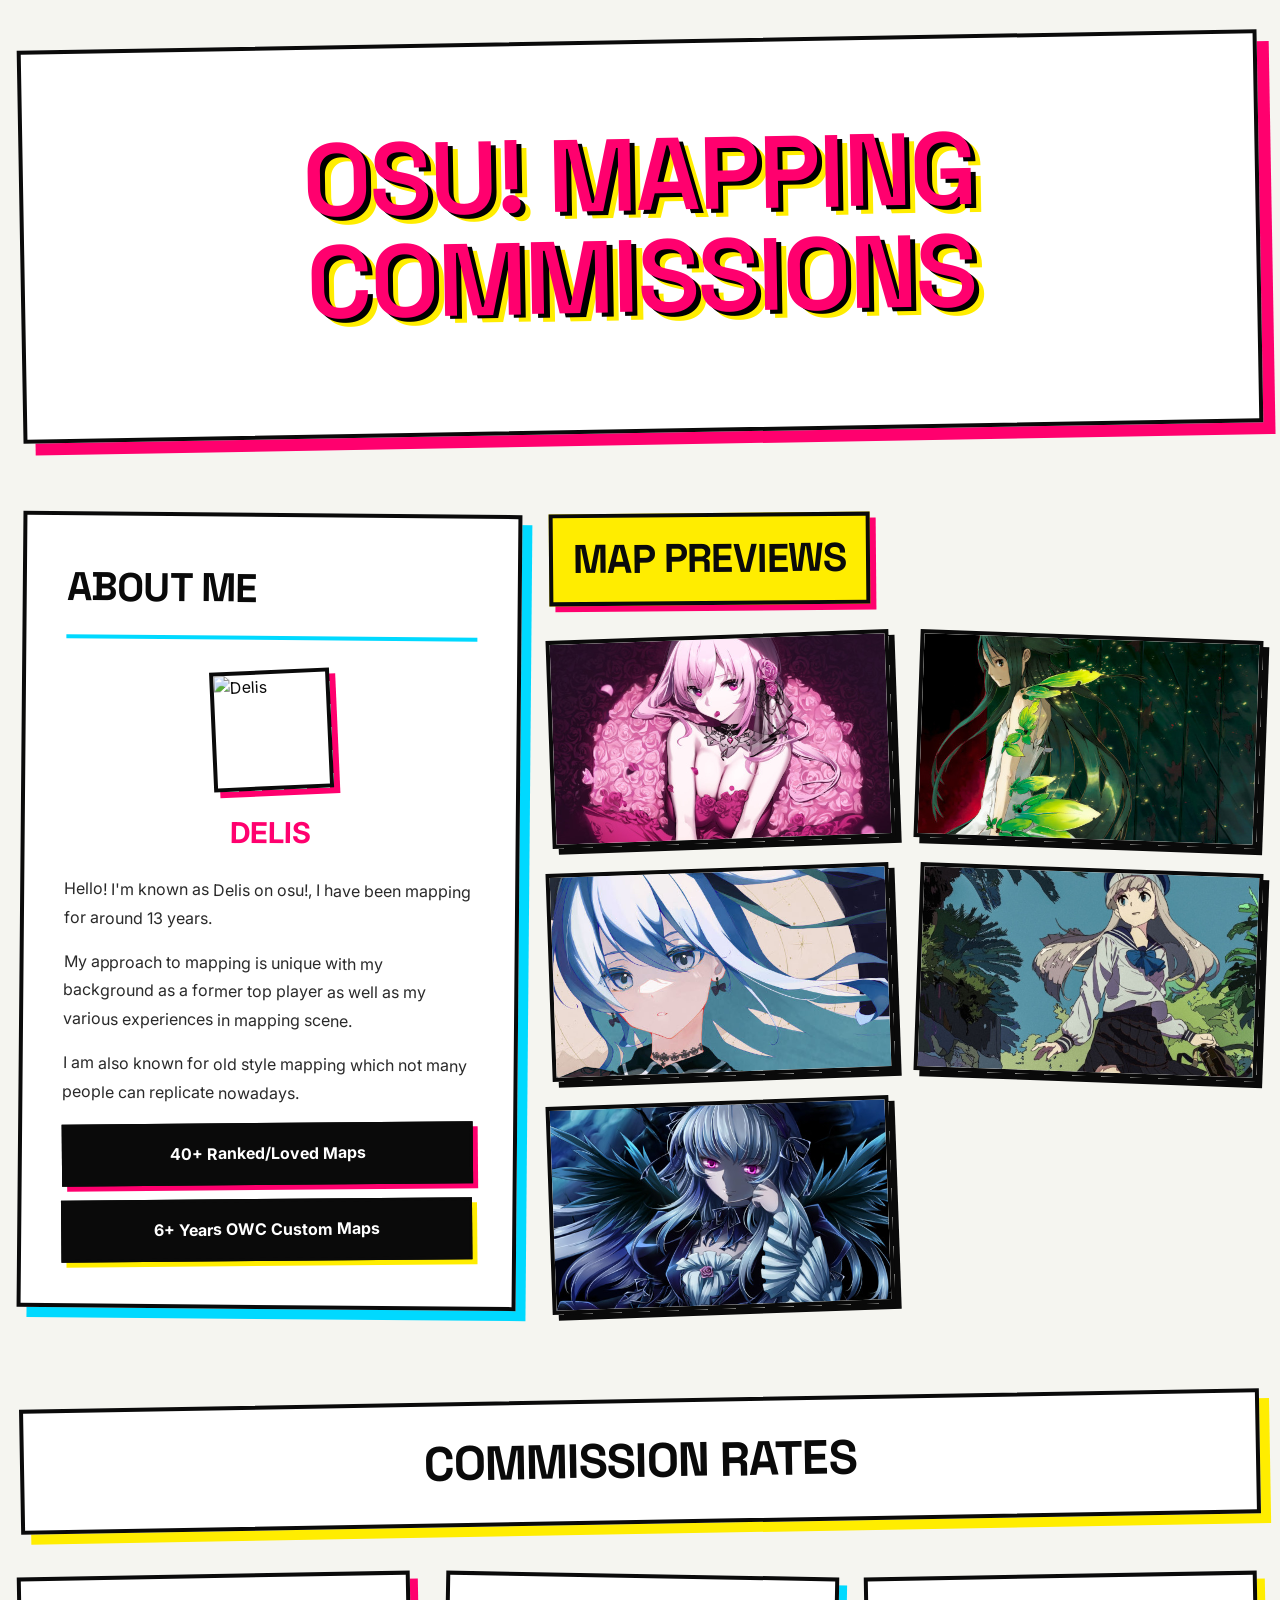
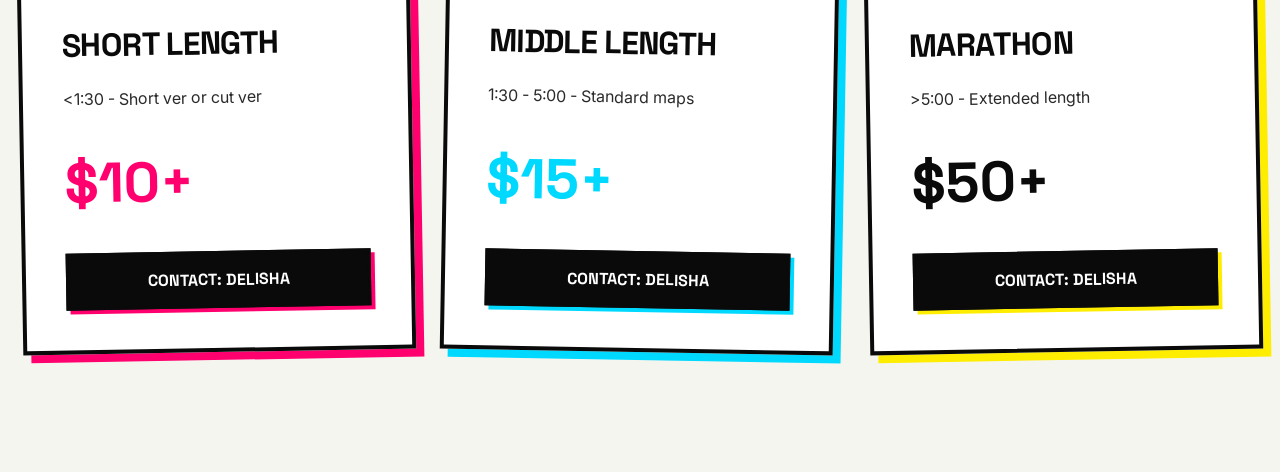
==== commit eb374c48: "Update style" ====
--- a/index.html
+++ b/index.html
@@ -11,8 +11,7 @@
     <div class="container">
         <div class="hero">
             <div class="hero-content">
-                <h1>DELIS</h1>
-                <p>OSU! MAPPING COMMISSIONS</p>
+                <h1>OSU! MAPPING COMMISSIONS</h1>
             </div>
         </div>
 
--- a/style.css
+++ b/style.css
@@ -43,20 +43,20 @@
 }
 
 .hero h1 {
+    transform: rotate(-1deg);
     font-size: clamp(3rem, 8vw, 8rem);
-    color: #0a0a0a;
+    color: #ff006e;
+    text-shadow: 5px 4px #000, 10px 8px #ffed00;
+    font-weight: 600;
     margin-bottom: 20px;
-    line-height: 0.9;
+    line-height: 1;
 }
 
 .hero p {
     font-size: 1.5rem;
-    color: #ff006e;
-    font-weight: 600;
     letter-spacing: 0.1em;
 }
 
-/* Asymmetric Grid Layout */
 .content-grid {
     display: grid;
     grid-template-columns: repeat(12, 1fr);
@@ -122,8 +122,15 @@
     font-weight: 700;
     text-align: center;
     border: 3px solid #0a0a0a;
-    box-shadow: 5px 5px 0 #00d9ff;
-    transform: rotate(-1deg);
+    transform: rotate(-1deg);
+}
+
+.stats:nth-child(7) {
+    box-shadow: 5px 5px 0 #ff006e;
+}
+
+.stats:nth-child(8) {
+    box-shadow: 5px 5px 0 #ffed00;
 }
 
 /* Showcase Section */
@@ -193,10 +200,10 @@
     text-align: center;
     margin-bottom: 50px;
     display: inline-block;
-    background: #00d9ff;
+    background: #ffffff;
     padding: 20px 40px;
     border: 4px solid #0a0a0a;
-    box-shadow: 10px 10px 0 #ff006e;
+    box-shadow: 10px 10px 0 #ffed00;
     transform: rotate(-1deg);
     width: 100%;
 }
@@ -334,7 +341,6 @@
     object-fit: cover;
 }
 
-/* Copy Popup */
 .copy-popup {
     position: absolute;
     background: #ffed00;
@@ -350,7 +356,6 @@
     box-shadow: 4px 4px 0 #ff006e;
 }
 
-/* Mobile Responsive */
 @media (max-width: 968px) {
     .content-grid {
         grid-template-columns: 1fr;
